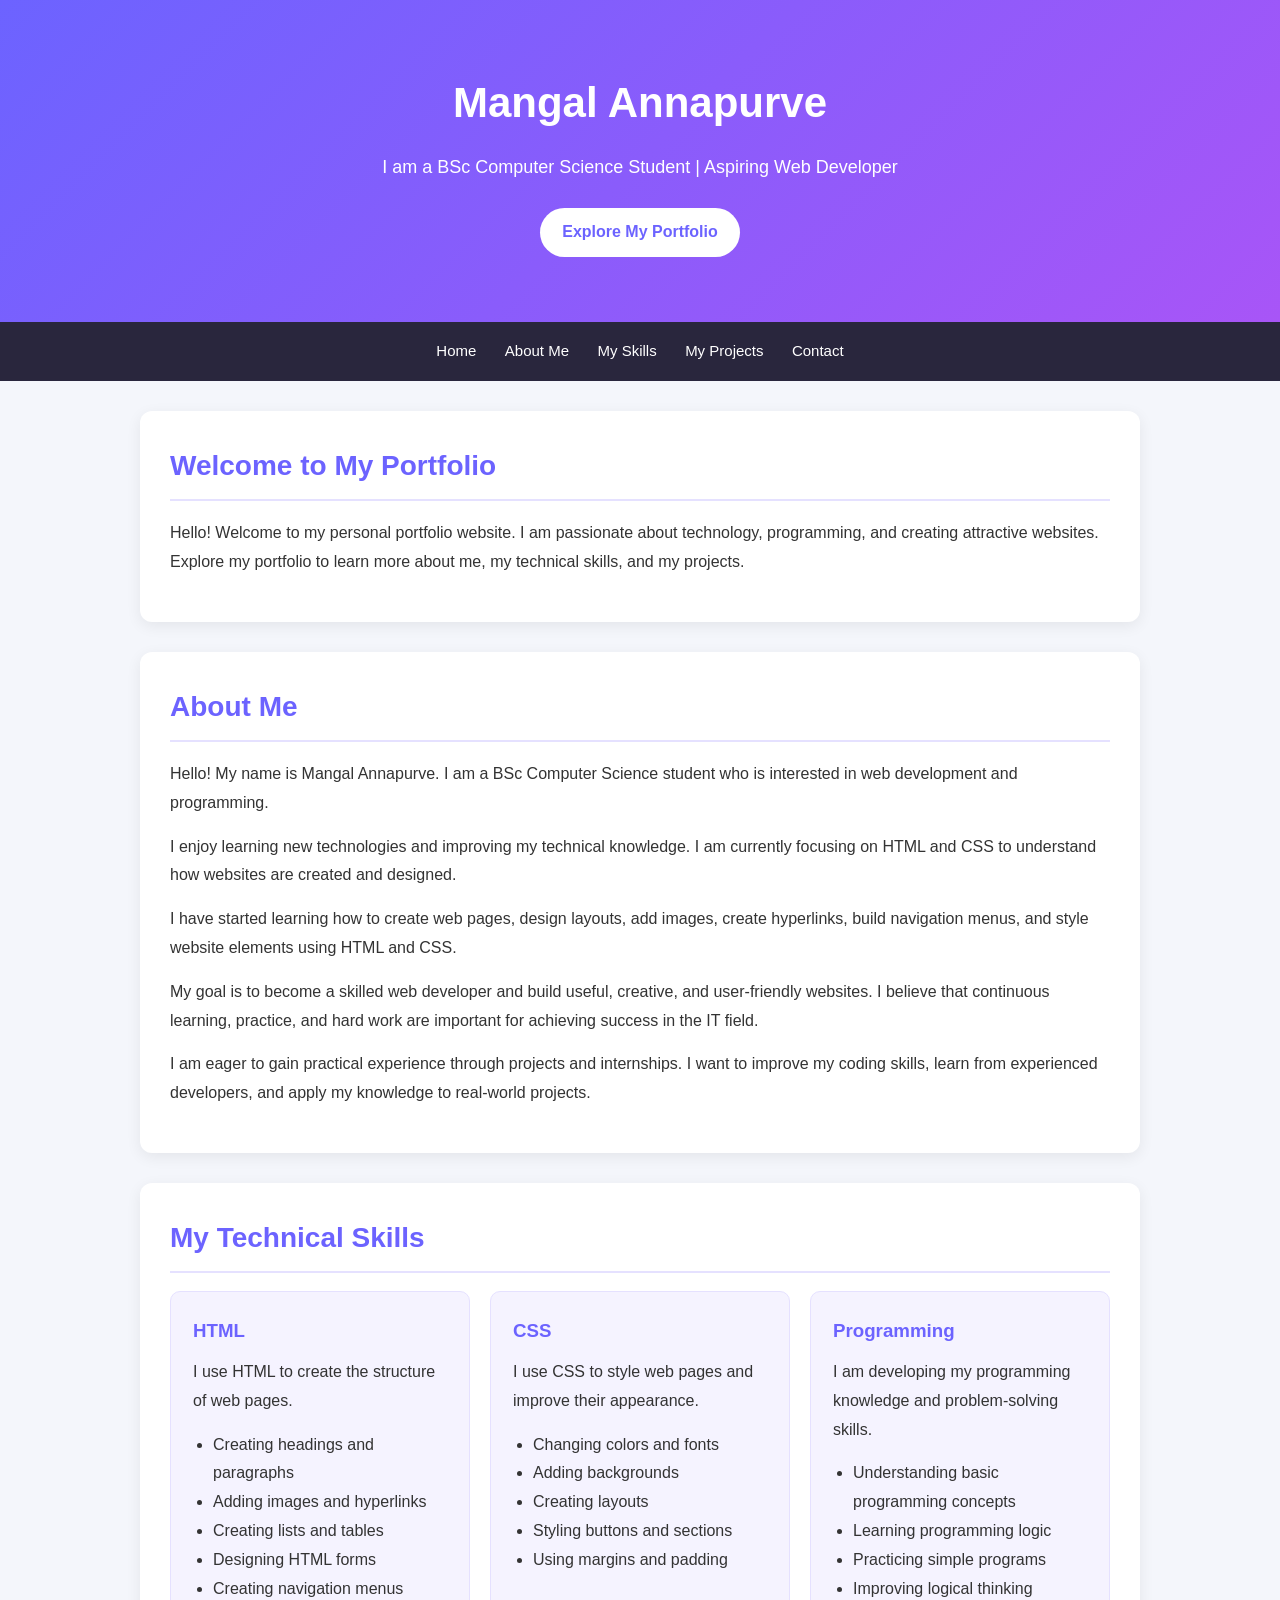
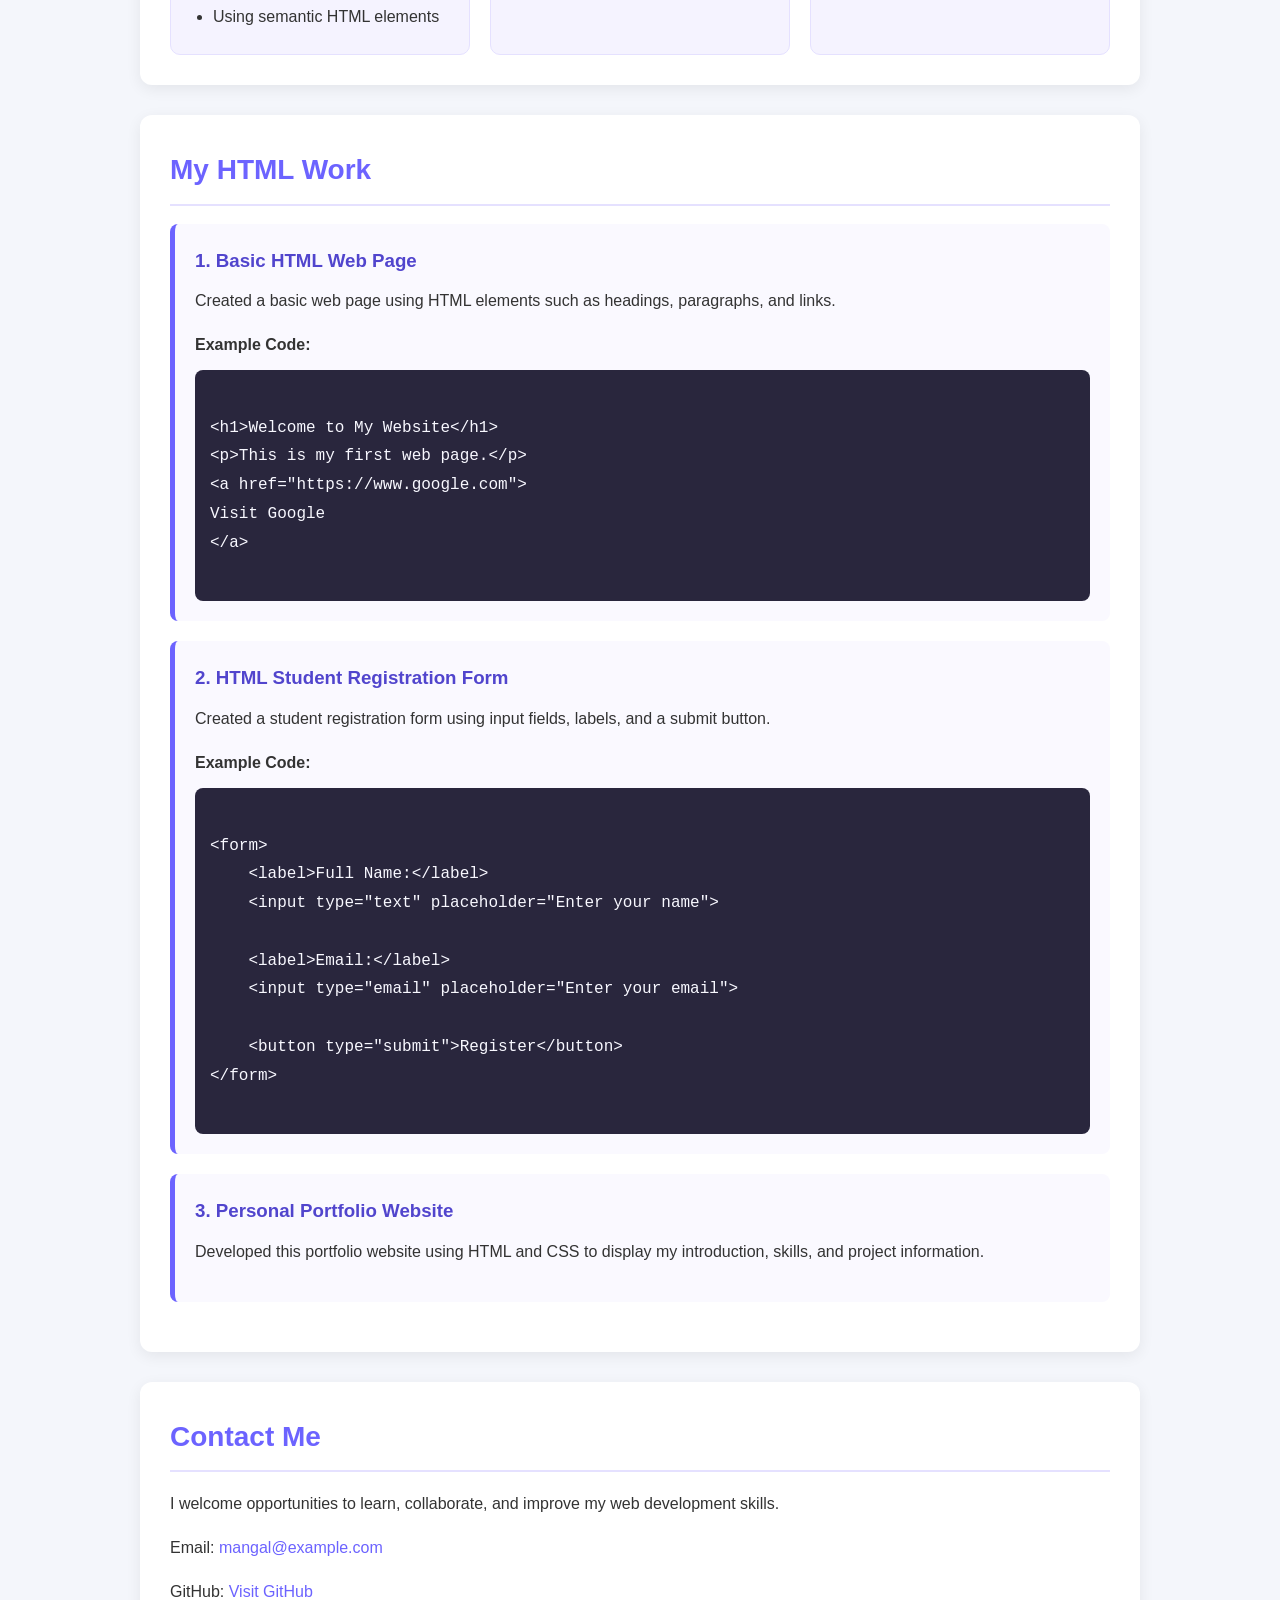
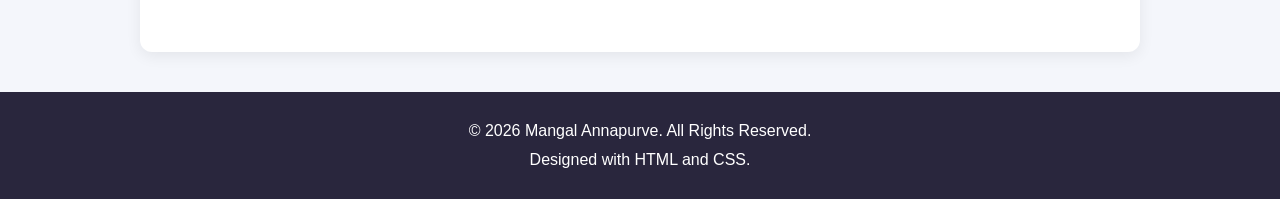
==== internshipproject1/index2.html @ 40ec80e3 "first commit" ====
<!DOCTYPE html>
<html lang="en">
<head>
    <meta charset="UTF-8">
    <meta name="viewport" content="width=device-width, initial-scale=1.0">

    <title>Mangal Annapurve | Portfolio</title>

    <link rel="stylesheet" href="style.css">
</head>

<body>

    <!-- Header Section -->
    <header>
        <h1>Mangal Annapurve</h1>
        <p>I am a BSc Computer Science Student | Aspiring Web Developer</p>
        <a href="#about" class="btn">Explore My Portfolio</a>
    </header>

    <!-- Navigation Bar -->
    <nav>
        <a href="#home">Home</a>
        <a href="#about">About Me</a>
        <a href="#skills">My Skills</a>
        <a href="#projects">My Projects</a>
        <a href="#contact">Contact</a>
    </nav>

    <!-- Home Section -->
    <section id="home">
        <h2>Welcome to My Portfolio</h2>

        <p>
            Hello! Welcome to my personal portfolio website.
            I am passionate about technology, programming,
            and creating attractive websites.<br>
            Explore my portfolio to learn more about me,
            my technical skills, and my projects.
        </p>
    </section>

    <!-- About Me Section -->
    <section id="about">
        <h2>About Me</h2>

        <p>
            Hello! My name is Mangal Annapurve.
            I am a BSc Computer Science student who is
            interested in web development and programming.
        </p>

        <p>
            I enjoy learning new technologies and improving
            my technical knowledge. I am currently focusing
            on HTML and CSS to understand how websites are
            created and designed.
        </p>

        <p>
            I have started learning how to create web pages,
            design layouts, add images, create hyperlinks,
            build navigation menus, and style website
            elements using HTML and CSS.
        </p>

        <p>
            My goal is to become a skilled web developer
            and build useful, creative, and user-friendly
            websites. I believe that continuous learning,
            practice, and hard work are important for
            achieving success in the IT field.
        </p>

        <p>
            I am eager to gain practical experience through
            projects and internships. I want to improve my
            coding skills, learn from experienced developers,
            and apply my knowledge to real-world projects.
        </p>
    </section>

    <!-- Skills Section -->
    <section id="skills">
        <h2>My Technical Skills</h2>

        <div class="skill-container">

            <div class="skill-card">
                <h3>HTML</h3>
                <p>
                    I use HTML to create the structure of web pages.
                </p>

                <ul>
                    <li>Creating headings and paragraphs</li>
                    <li>Adding images and hyperlinks</li>
                    <li>Creating lists and tables</li>
                    <li>Designing HTML forms</li>
                    <li>Creating navigation menus</li>
                    <li>Using semantic HTML elements</li>
                </ul>
            </div>

            <div class="skill-card">
                <h3>CSS</h3>
                <p>
                    I use CSS to style web pages and improve
                    their appearance.
                </p>

                <ul>
                    <li>Changing colors and fonts</li>
                    <li>Adding backgrounds</li>
                    <li>Creating layouts</li>
                    <li>Styling buttons and sections</li>
                    <li>Using margins and padding</li>
                </ul>
            </div>

            <div class="skill-card">
                <h3>Programming</h3>
                <p>
                    I am developing my programming knowledge
                    and problem-solving skills.
                </p>

                <ul>
                    <li>Understanding basic programming concepts</li>
                    <li>Learning programming logic</li>
                    <li>Practicing simple programs</li>
                    <li>Improving logical thinking</li>
                </ul>
            </div>

        </div>
    </section>

         <!-- HTML Work Section -->
    <section id="projects">
        <h2>My HTML Work</h2>

        <div class="project-card">
            <h3>1. Basic HTML Web Page</h3>

            <p>
                Created a basic web page using HTML elements
                such as headings, paragraphs, and links.
            </p>

            <h4>Example Code:</h4>

            <pre><code>
&lt;h1&gt;Welcome to My Website&lt;/h1&gt;
&lt;p&gt;This is my first web page.&lt;/p&gt;
&lt;a href="https://www.google.com"&gt;
Visit Google
&lt;/a&gt;
            </code></pre>
        </div>

        <div class="project-card">
            <h3>2. HTML Student Registration Form</h3>

            <p>
                Created a student registration form using
                input fields, labels, and a submit button.
            </p>

            <h4>Example Code:</h4>

            <pre><code>
&lt;form&gt;
    &lt;label&gt;Full Name:&lt;/label&gt;
    &lt;input type="text" placeholder="Enter your name"&gt;

    &lt;label&gt;Email:&lt;/label&gt;
    &lt;input type="email" placeholder="Enter your email"&gt;

    &lt;button type="submit"&gt;Register&lt;/button&gt;
&lt;/form&gt;
            </code></pre>
        </div>

        <div class="project-card">
            <h3>3. Personal Portfolio Website</h3>

            <p>
                Developed this portfolio website using HTML
                and CSS to display my introduction, skills,
                and project information.
            </p>
        </div>
    </section>


    <!-- Contact Section -->
    <section id="contact">
        <h2>Contact Me</h2>

        <p>
            I welcome opportunities to learn, collaborate,
            and improve my web development skills.
        </p>

        <p>
            Email:
            <a href="mailto:mangal16@example.com">
                mangal@example.com
            </a>
        </p>

        <p>
            GitHub:
            <a href="https://github.com/" target="_blank">
                Visit GitHub
            </a>
        </p>
    </section>

    <!-- Footer -->
    <footer>
        <p>
            &copy; 2026 Mangal Annapurve.
            All Rights Reserved.
        </p>

        <p>Designed with HTML and CSS.</p>
    </footer>

</body>
</html>
---- internshipproject1/style.css ----
/* General Styling */
* {
    margin: 0;
    padding: 0;
    box-sizing: border-box;
}

html {
    scroll-behavior: smooth;
}

body {
    font-family: Arial, sans-serif;
    background-color: #f4f6fb;
    color: #333;
    line-height: 1.8;
}

/* Header */
header {
    background: linear-gradient(135deg, #6c63ff, #a855f7);
    color: white;
    text-align: center;
    padding: 65px 20px;
}

header h1 {
    font-size: 42px;
    margin-bottom: 10px;
}

header p {
    font-size: 18px;
    margin-bottom: 25px;
}

/* Button */
.btn {
    display: inline-block;
    background-color: white;
    color: #6c63ff;
    padding: 10px 22px;
    border-radius: 25px;
    text-decoration: none;
    font-weight: bold;
}

.btn:hover {
    background-color: #eeeeff;
}

/* Navigation */
nav {
    background-color: #29263d;
    text-align: center;
    padding: 15px;
    position: sticky;
    top: 0;
    z-index: 100;
}

nav a {
    color: white;
    text-decoration: none;
    margin: 0 12px;
    font-size: 15px;
}

nav a:hover {
    color: #c4b5fd;
}

/* Sections */
section {
    max-width: 1000px;
    margin: 30px auto;
    padding: 30px;
    background-color: white;
    border-radius: 12px;
    box-shadow: 0 4px 15px rgba(0, 0, 0, 0.07);
}

section h2 {
    color: #6c63ff;
    font-size: 28px;
    margin-bottom: 18px;
    border-bottom: 2px solid #e5e1ff;
    padding-bottom: 8px;
}

section p {
    margin-bottom: 15px;
}

/* Skills */
.skill-container {
    display: flex;
    gap: 20px;
    flex-wrap: wrap;
}

.skill-card {
    flex: 1 1 250px;
    background-color: #f5f3ff;
    padding: 22px;
    border-radius: 10px;
    border: 1px solid #e5e1ff;
}

.skill-card h3 {
    color: #6c63ff;
    margin-bottom: 10px;
}

.skill-card ul {
    padding-left: 20px;
}

/* Projects */
.project-card {
    background-color: #faf9ff;
    border-left: 5px solid #6c63ff;
    padding: 20px;
    margin-bottom: 20px;
    border-radius: 8px;
}

.project-card h3 {
    color: #5145cd;
    margin-bottom: 10px;
}

.project-card h4 {
    margin-top: 12px;
}

pre {
    background-color: #29263d;
    color: #f8f8ff;
    padding: 15px;
    margin-top: 10px;
    border-radius: 8px;
    overflow-x: auto;
}

code {
    font-family: Consolas, monospace;
}

/* Contact */
#contact a {
    color: #6c63ff;
    text-decoration: none;
}

#contact a:hover {
    text-decoration: underline;
}

/* Footer */
footer {
    background-color: #29263d;
    color: white;
    text-align: center;
    padding: 25px;
    margin-top: 40px;
}

/* Mobile Responsive Design */
@media (max-width: 600px) {

    header h1 {
        font-size: 30px;
    }

    nav a {
        display: inline-block;
        margin: 5px 8px;
    }

    section {
        margin: 15px;
        padding: 20px;
    }

    section h2 {
        font-size: 24px;
    }

    .skill-container {
        flex-direction: column;
    }
}
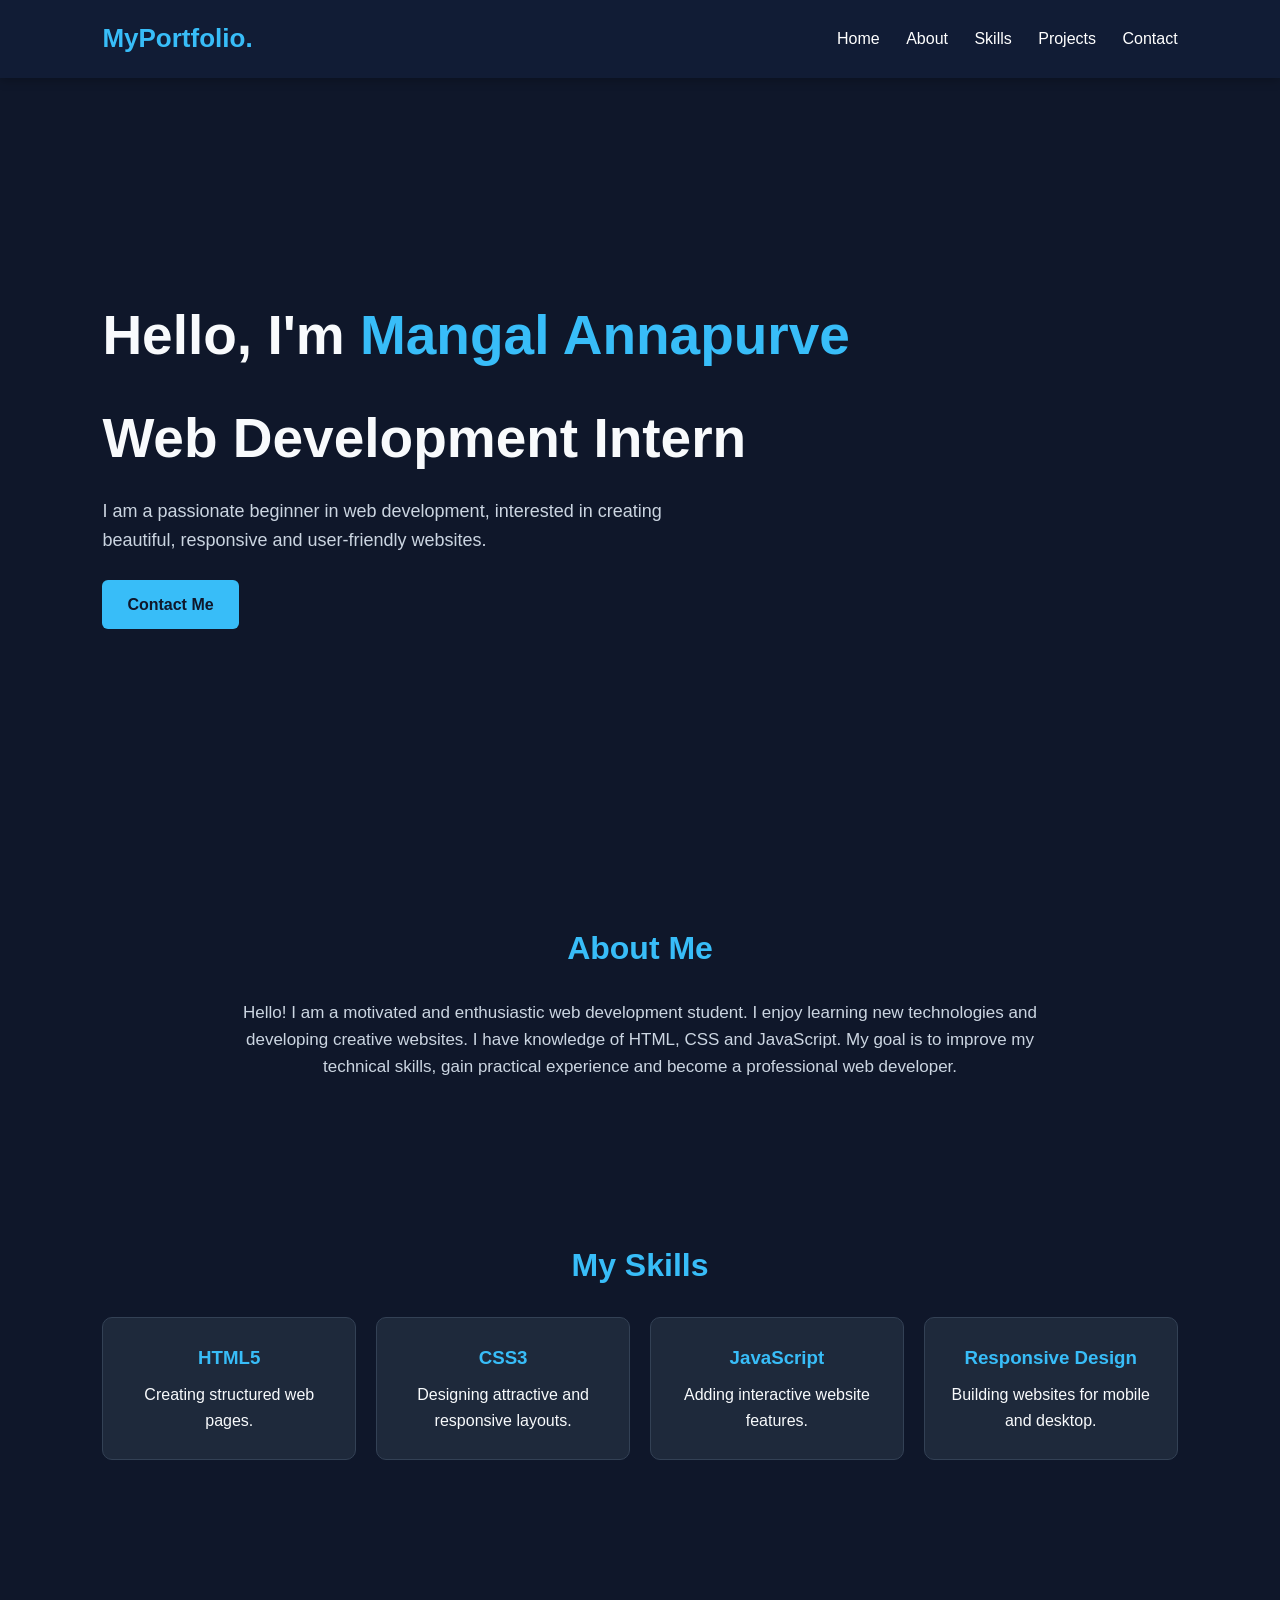
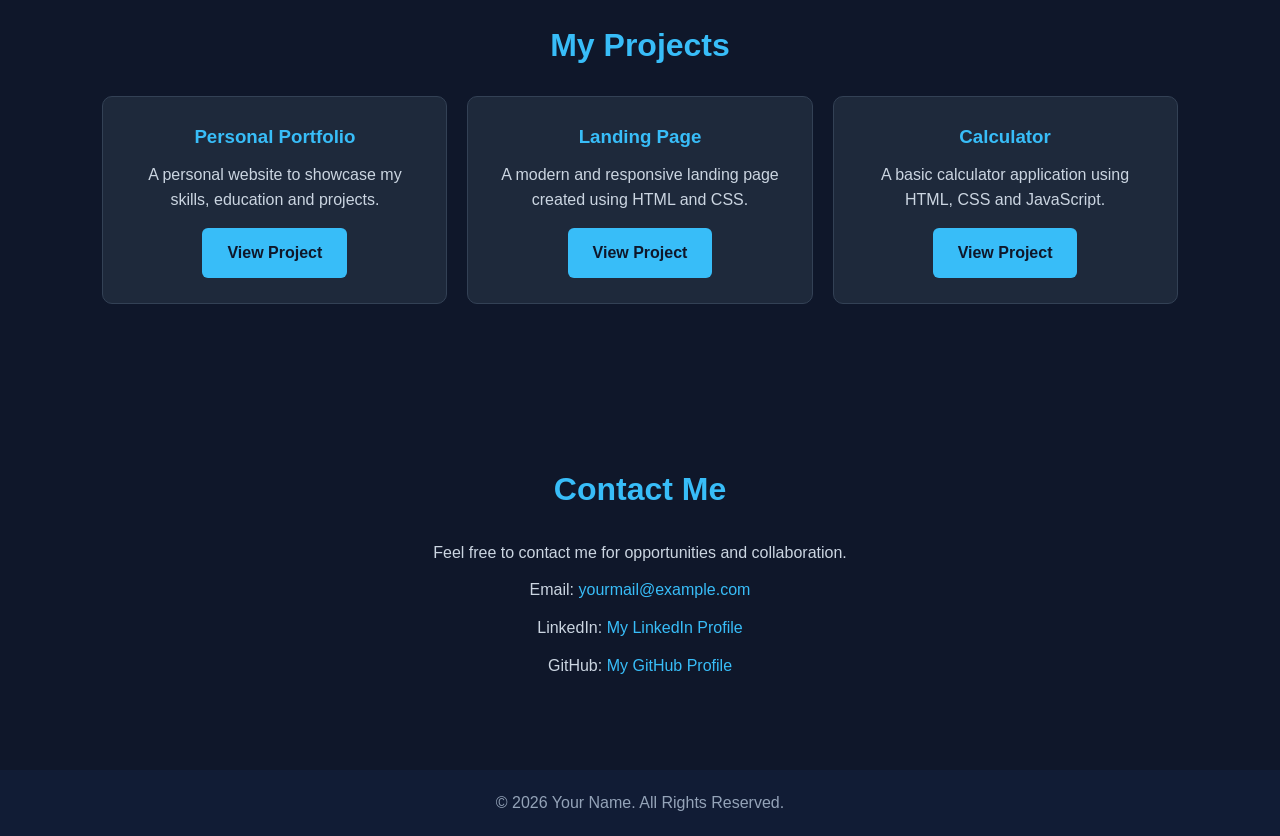
==== commit 6707d323: "my-portfolio" ====
--- a/internshipproject1/index2.html
+++ b/internshipproject1/index2.html
@@ -1,232 +1,349 @@
+
 <!DOCTYPE html>
 <html lang="en">
 <head>
     <meta charset="UTF-8">
     <meta name="viewport" content="width=device-width, initial-scale=1.0">
-
-    <title>Mangal Annapurve | Portfolio</title>
-
-    <link rel="stylesheet" href="style.css">
+    <meta name="description" content="Personal portfolio website">
+    <title>My Portfolio | Web Developer</title>
+
 </head>
+<style>
+        * {
+            margin: 0;
+            padding: 0;
+            box-sizing: border-box;
+            scroll-behavior: smooth;
+        }
+
+        body {
+            font-family: 'Segoe UI', sans-serif;
+            background: #0f172a;
+            color: #f8fafc;
+            line-height: 1.6;
+        }
+
+        header {
+            background: #111c35;
+            padding: 18px 8%;
+            display: flex;
+            justify-content: space-between;
+            align-items: center;
+            position: sticky;
+            top: 0;
+            z-index: 100;
+            box-shadow: 0 2px 10px #0004;
+        }
+
+        header h1 {
+            color: #38bdf8;
+            font-size: 26px;
+        }
+
+        nav a {
+            color: white;
+            text-decoration: none;
+            margin-left: 22px;
+            transition: 0.3s;
+        }
+
+        nav a:hover {
+            color: #38bdf8;
+        }
+
+        section {
+            padding: 80px 8%;
+        }
+
+        .hero {
+            min-height: 85vh;
+            display: flex;
+            flex-direction: column;
+            justify-content: center;
+            align-items: flex-start;
+        }
+
+        .hero h2 {
+            font-size: clamp(35px, 6vw, 55px);
+            margin-bottom: 15px;
+        }
+
+        .hero h2 span {
+            color: #38bdf8;
+        }
+
+        .hero p {
+            color: #cbd5e1;
+            max-width: 600px;
+            font-size: 18px;
+            margin-bottom: 25px;
+        }
+
+        .btn {
+            display: inline-block;
+            padding: 12px 25px;
+            background: #38bdf8;
+            color: #0f172a;
+            text-decoration: none;
+            border-radius: 6px;
+            font-weight: bold;
+            transition: 0.3s;
+        }
+
+        .btn:hover {
+            background: #0ea5e9;
+            transform: translateY(-3px);
+        }
+
+        .section-title {
+            font-size: 32px;
+            color: #38bdf8;
+            margin-bottom: 25px;
+            text-align: center;
+        }
+
+        .about-content {
+            max-width: 800px;
+            margin: auto;
+            text-align: center;
+            color: #cbd5e1;
+            font-size: 17px;
+        }
+
+        .skills-container,
+        .projects-container {
+            display: grid;
+            grid-template-columns:
+                repeat(auto-fit, minmax(220px, 1fr));
+            gap: 20px;
+        }
+
+        .skill-card,
+        .project-card {
+            background: #1e293b;
+            padding: 25px;
+            border-radius: 10px;
+            text-align: center;
+            border: 1px solid #334155;
+            transition: 0.3s;
+        }
+
+        .skill-card:hover,
+        .project-card:hover {
+            transform: translateY(-7px);
+            border-color: #38bdf8;
+        }
+
+        .skill-card h3,
+        .project-card h3 {
+            color: #38bdf8;
+            margin-bottom: 10px;
+        }
+
+        .project-card p {
+            color: #cbd5e1;
+            margin-bottom: 15px;
+        }
+
+        .contact-content {
+            max-width: 600px;
+            margin: auto;
+            text-align: center;
+            color: #cbd5e1;
+        }
+
+        .contact-content p {
+            margin: 12px 0;
+        }
+
+        .contact-content a {
+            color: #38bdf8;
+            text-decoration: none;
+        }
+
+        footer {
+            text-align: center;
+            padding: 20px;
+            background: #111c35;
+            color: #94a3b8;
+        }
+
+        @media (max-width: 600px) {
+            header {
+                flex-direction: column;
+                gap: 12px;
+            }
+
+            nav a {
+                margin: 0 7px;
+                font-size: 14px;
+            }
+
+            section {
+                padding: 60px 6%;
+            }
+        }
+    </style>
 
 <body>
 
-    <!-- Header Section -->
+    <!-- Header -->
     <header>
-        <h1>Mangal Annapurve</h1>
-        <p>I am a BSc Computer Science Student | Aspiring Web Developer</p>
-        <a href="#about" class="btn">Explore My Portfolio</a>
+        <h1>MyPortfolio.</h1>
+        <nav>
+            <a href="#home">Home</a>
+            <a href="#about">About</a>
+            <a href="#skills">Skills</a>
+            <a href="#projects">Projects</a>
+            <a href="#contact">Contact</a>
+        </nav>
     </header>
 
-    <!-- Navigation Bar -->
-    <nav>
-        <a href="#home">Home</a>
-        <a href="#about">About Me</a>
-        <a href="#skills">My Skills</a>
-        <a href="#projects">My Projects</a>
-        <a href="#contact">Contact</a>
-    </nav>
-
     <!-- Home Section -->
-    <section id="home">
-        <h2>Welcome to My Portfolio</h2>
+    <section class="hero" id="home">
+        <h2>Hello, I'm <span>Mangal Annapurve </span></h2>
+        <h2>Web Development Intern</h2>
 
         <p>
-            Hello! Welcome to my personal portfolio website.
-            I am passionate about technology, programming,
-            and creating attractive websites.<br>
-            Explore my portfolio to learn more about me,
-            my technical skills, and my projects.
+            I am a passionate beginner in web development,
+            interested in creating beautiful, responsive
+            and user-friendly websites.
         </p>
-    </section>
-
-    <!-- About Me Section -->
+
+        <a href="#contact" class="btn">Contact Me</a>
+    </section>
+
+    <!-- About Section -->
     <section id="about">
-        <h2>About Me</h2>
-
-        <p>
-            Hello! My name is Mangal Annapurve.
-            I am a BSc Computer Science student who is
-            interested in web development and programming.
-        </p>
-
-        <p>
-            I enjoy learning new technologies and improving
-            my technical knowledge. I am currently focusing
-            on HTML and CSS to understand how websites are
-            created and designed.
-        </p>
-
-        <p>
-            I have started learning how to create web pages,
-            design layouts, add images, create hyperlinks,
-            build navigation menus, and style website
-            elements using HTML and CSS.
-        </p>
-
-        <p>
-            My goal is to become a skilled web developer
-            and build useful, creative, and user-friendly
-            websites. I believe that continuous learning,
-            practice, and hard work are important for
-            achieving success in the IT field.
-        </p>
-
-        <p>
-            I am eager to gain practical experience through
-            projects and internships. I want to improve my
-            coding skills, learn from experienced developers,
-            and apply my knowledge to real-world projects.
-        </p>
+        <h2 class="section-title">About Me</h2>
+
+        <div class="about-content">
+            <p>
+                Hello! I am a motivated and enthusiastic web
+                development student. I enjoy learning new
+                technologies and developing creative websites.
+
+                I have knowledge of HTML, CSS and JavaScript.
+                My goal is to improve my technical skills,
+                gain practical experience and become a
+                professional web developer.
+            </p>
+        </div>
     </section>
 
     <!-- Skills Section -->
     <section id="skills">
-        <h2>My Technical Skills</h2>
-
-        <div class="skill-container">
-
+        <h2 class="section-title">My Skills</h2>
+
+        <div class="skills-container">
             <div class="skill-card">
-                <h3>HTML</h3>
+                <h3>HTML5</h3>
+                <p>Creating structured web pages.</p>
+            </div>
+
+            <div class="skill-card">
+                <h3>CSS3</h3>
+                <p>Designing attractive and responsive layouts.</p>
+            </div>
+
+            <div class="skill-card">
+                <h3>JavaScript</h3>
+                <p>Adding interactive website features.</p>
+            </div>
+
+            <div class="skill-card">
+                <h3>Responsive Design</h3>
+                <p>Building websites for mobile and desktop.</p>
+            </div>
+        </div>
+    </section>
+
+    <!-- Projects Section -->
+    <section id="projects">
+        <h2 class="section-title">My Projects</h2>
+
+        <div class="projects-container">
+
+            <div class="project-card">
+                <h3>Personal Portfolio</h3>
                 <p>
-                    I use HTML to create the structure of web pages.
+                    A personal website to showcase my skills,
+                    education and projects.
                 </p>
-
-                <ul>
-                    <li>Creating headings and paragraphs</li>
-                    <li>Adding images and hyperlinks</li>
-                    <li>Creating lists and tables</li>
-                    <li>Designing HTML forms</li>
-                    <li>Creating navigation menus</li>
-                    <li>Using semantic HTML elements</li>
-                </ul>
-            </div>
-
-            <div class="skill-card">
-                <h3>CSS</h3>
+                <a href="#home" class="btn">View Project</a>
+            </div>
+
+            <div class="project-card">
+                <h3>Landing Page</h3>
                 <p>
-                    I use CSS to style web pages and improve
-                    their appearance.
+                    A modern and responsive landing page
+                    created using HTML and CSS.
                 </p>
-
-                <ul>
-                    <li>Changing colors and fonts</li>
-                    <li>Adding backgrounds</li>
-                    <li>Creating layouts</li>
-                    <li>Styling buttons and sections</li>
-                    <li>Using margins and padding</li>
-                </ul>
-            </div>
-
-            <div class="skill-card">
-                <h3>Programming</h3>
+                <a href="#home" class="btn">View Project</a>
+            </div>
+
+            <div class="project-card">
+                <h3>Calculator</h3>
                 <p>
-                    I am developing my programming knowledge
-                    and problem-solving skills.
+                    A basic calculator application using
+                    HTML, CSS and JavaScript.
                 </p>
-
-                <ul>
-                    <li>Understanding basic programming concepts</li>
-                    <li>Learning programming logic</li>
-                    <li>Practicing simple programs</li>
-                    <li>Improving logical thinking</li>
-                </ul>
+                <a href="#home" class="btn">View Project</a>
             </div>
 
         </div>
     </section>
 
-         <!-- HTML Work Section -->
-    <section id="projects">
-        <h2>My HTML Work</h2>
-
-        <div class="project-card">
-            <h3>1. Basic HTML Web Page</h3>
-
-            <p>
-                Created a basic web page using HTML elements
-                such as headings, paragraphs, and links.
+    <!-- Contact Section -->
+    <section id="contact">
+        <h2 class="section-title">Contact Me</h2>
+
+        <div class="contact-content">
+            <p>Feel free to contact me for opportunities
+               and collaboration.</p>
+
+            <p>Email:
+                <a href="mailto:yourmail@example.com">
+                    yourmail@example.com
+                </a>
             </p>
 
-            <h4>Example Code:</h4>
-
-            <pre><code>
-&lt;h1&gt;Welcome to My Website&lt;/h1&gt;
-&lt;p&gt;This is my first web page.&lt;/p&gt;
-&lt;a href="https://www.google.com"&gt;
-Visit Google
-&lt;/a&gt;
-            </code></pre>
-        </div>
-
-        <div class="project-card">
-            <h3>2. HTML Student Registration Form</h3>
-
-            <p>
-                Created a student registration form using
-                input fields, labels, and a submit button.
+            <p>LinkedIn:
+                <a href="https://www.linkedin.com/"
+                   target="_blank" rel="noopener noreferrer">
+                    My LinkedIn Profile
+                </a>
             </p>
 
-            <h4>Example Code:</h4>
-
-            <pre><code>
-&lt;form&gt;
-    &lt;label&gt;Full Name:&lt;/label&gt;
-    &lt;input type="text" placeholder="Enter your name"&gt;
-
-    &lt;label&gt;Email:&lt;/label&gt;
-    &lt;input type="email" placeholder="Enter your email"&gt;
-
-    &lt;button type="submit"&gt;Register&lt;/button&gt;
-&lt;/form&gt;
-            </code></pre>
-        </div>
-
-        <div class="project-card">
-            <h3>3. Personal Portfolio Website</h3>
-
-            <p>
-                Developed this portfolio website using HTML
-                and CSS to display my introduction, skills,
-                and project information.
+            <p>GitHub:
+                <a href="https://github.com/"
+                   target="_blank" rel="noopener noreferrer">
+                    My GitHub Profile
+                </a>
             </p>
         </div>
-    </section>
-
-
-    <!-- Contact Section -->
-    <section id="contact">
-        <h2>Contact Me</h2>
-
-        <p>
-            I welcome opportunities to learn, collaborate,
-            and improve my web development skills.
-        </p>
-
-        <p>
-            Email:
-            <a href="mailto:mangal16@example.com">
-                mangal@example.com
-            </a>
-        </p>
-
-        <p>
-            GitHub:
-            <a href="https://github.com/" target="_blank">
-                Visit GitHub
-            </a>
-        </p>
     </section>
 
     <!-- Footer -->
     <footer>
         <p>
-            &copy; 2026 Mangal Annapurve.
+            &copy; <span id="year"></span> Your Name.
             All Rights Reserved.
         </p>
-
-        <p>Designed with HTML and CSS.</p>
     </footer>
 
+    <script>
+        // Automatically update copyright year
+        document.getElementById("year").textContent =
+            new Date().getFullYear();
+
+        // Smooth navigation
+        document.querySelectorAll('nav a').forEach(link => {
+            link.addEventListener('click', function() {
+                console.log("Navigating to:", this.getAttribute("href"));
+            });
+        });
+    </script>
+
 </body>
-</html>+</html>
